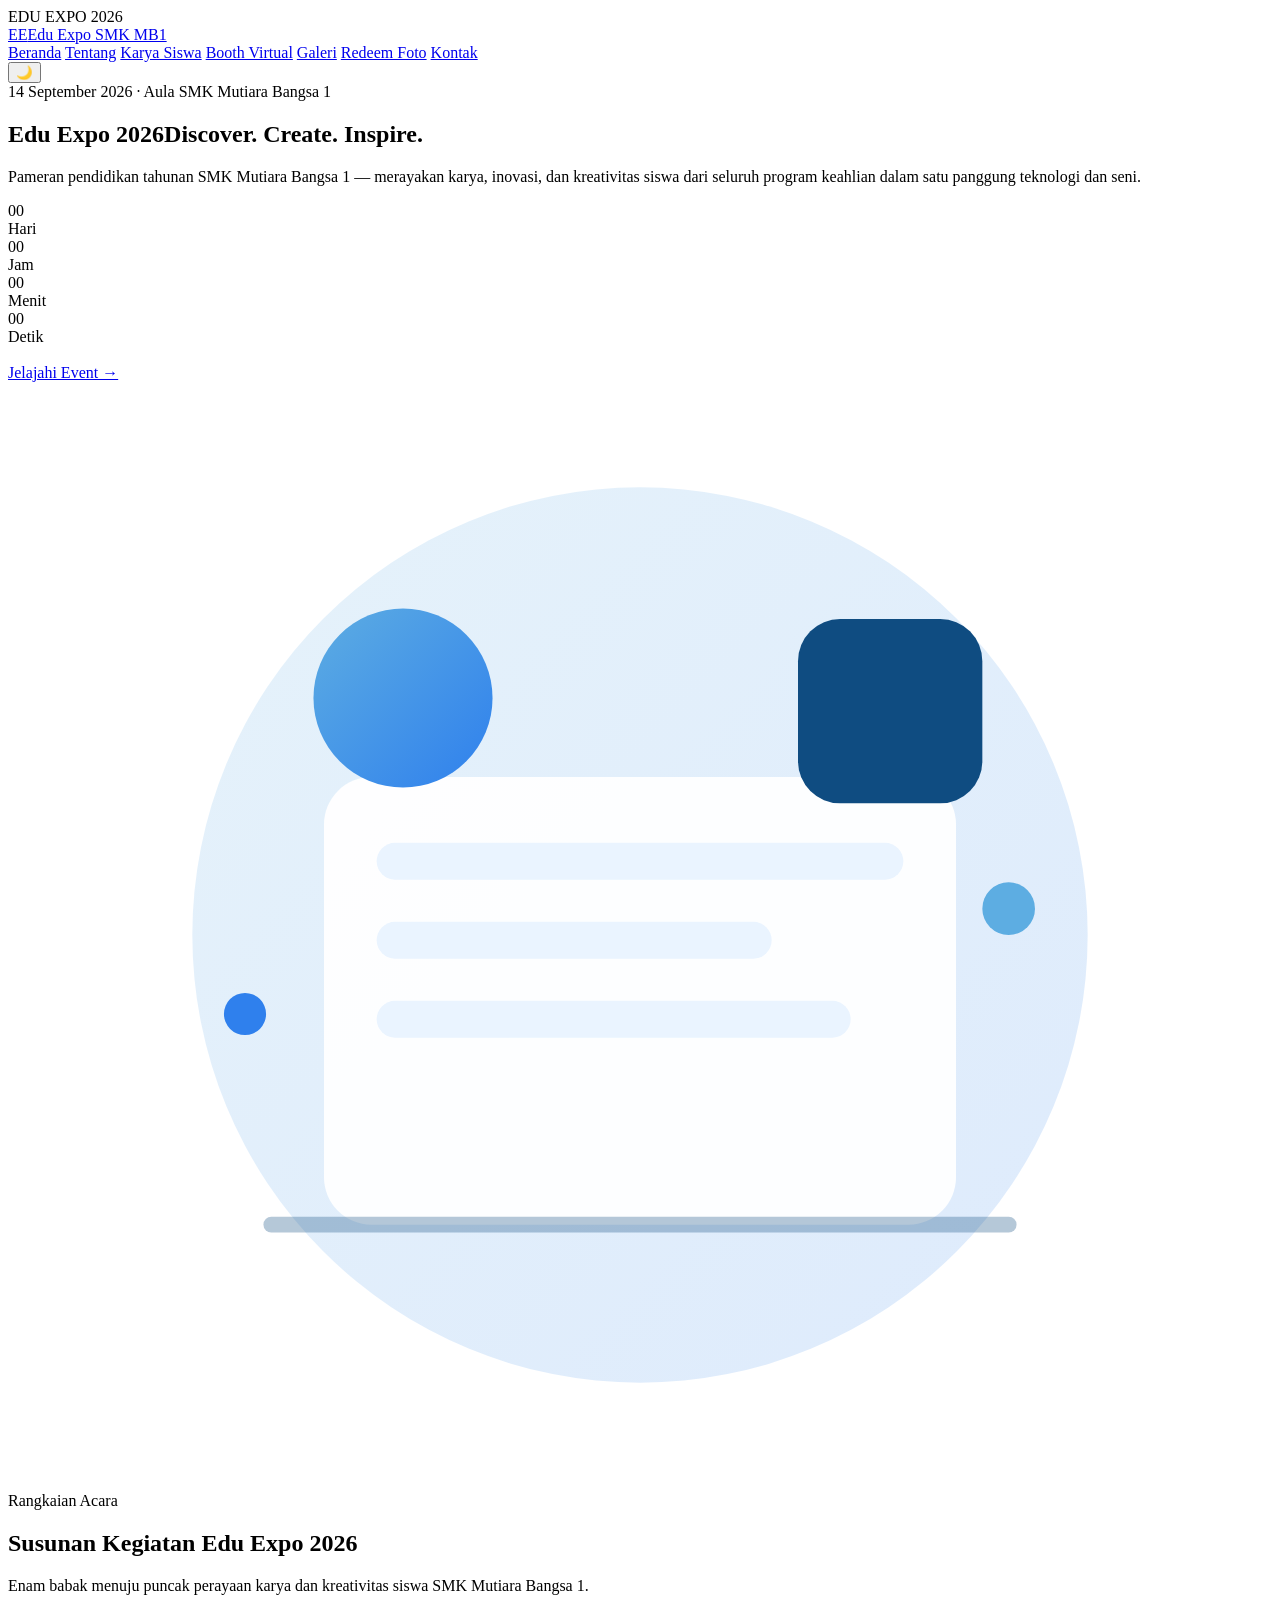
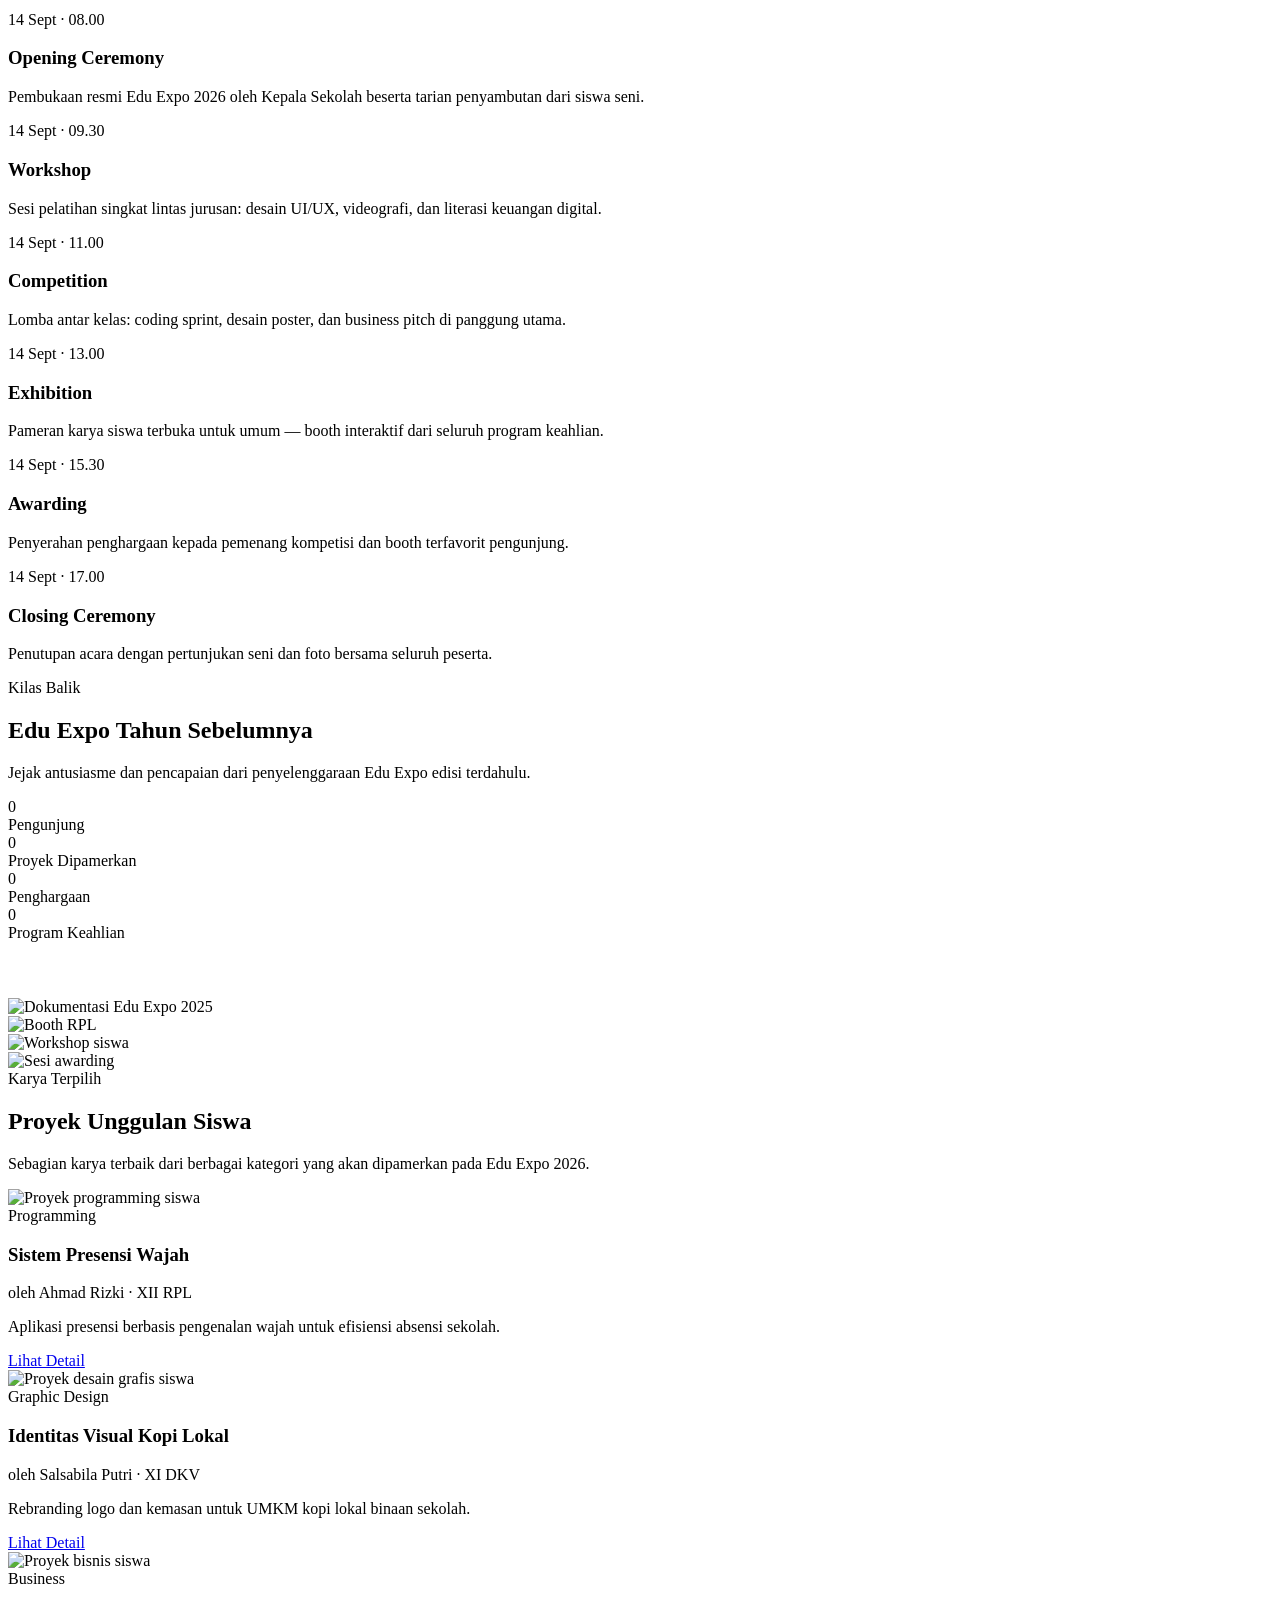
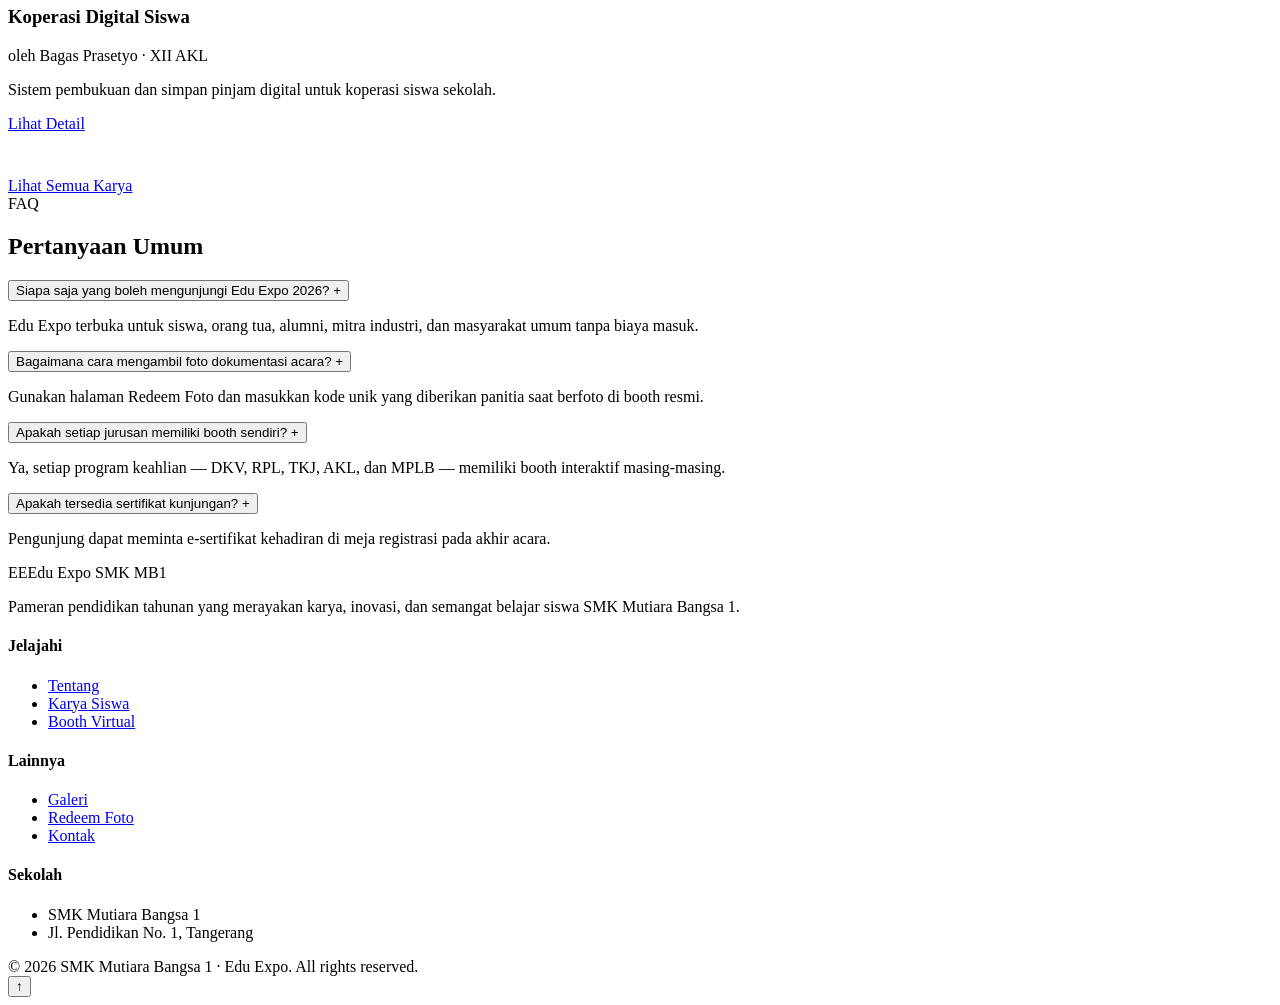
==== index.html @ 47a816eb "git commit -m "fix nama file jadi huruf kecil"" ====
<!DOCTYPE html>
<html lang="id">
<head>
<meta charset="UTF-8">
<meta name="viewport" content="width=device-width, initial-scale=1.0">
<title>Edu Expo 2026 — SMK Mutiara Bangsa 1</title>
<meta name="description" content="Edu Expo 2026 SMK Mutiara Bangsa 1 — Discover. Create. Inspire. Pameran pendidikan, karya siswa, dan booth virtual jurusan.">
<link rel="preconnect" href="https://fonts.googleapis.com">
<link href="https://fonts.googleapis.com/css2?family=Poppins:wght@500;600;700&family=Inter:wght@400;500;600&display=swap" rel="stylesheet">
<link rel="stylesheet" href="style.css">
</head>
<body>

<!-- ===== LOADING SCREEN ===== -->
<div id="loading-screen">
  <div class="loader-logo">EDU EXPO 2026</div>
  <div class="loader-ring"></div>
</div>

<!-- ===== SCROLL PROGRESS ===== -->
<div id="scroll-progress"></div>

<!-- ===== NAVBAR ===== -->
<header class="navbar">
  <div class="nav-inner">
    <a href="index.html" class="brand"><span class="brand-mark">EE</span>Edu Expo SMK MB1</a>
    <nav class="nav-links" id="nav-links">
      <a href="index.html" class="active">Beranda</a>
      <a href="pages/about.html">Tentang</a>
      <a href="pages/projects.html">Karya Siswa</a>
      <a href="pages/booth.html">Booth Virtual</a>
      <a href="pages/gallery.html">Galeri</a>
      <a href="pages/redeem.html">Redeem Foto</a>
      <a href="pages/contact.html">Kontak</a>
    </nav>
    <div class="nav-actions">
      <button class="theme-toggle" id="theme-toggle" aria-label="Ganti tema">🌙</button>
      <div class="hamburger" id="hamburger"><span></span><span></span><span></span></div>
    </div>
  </div>
</header>

<!-- ===== HERO ===== -->
<section class="hero">
  <div class="container hero-grid">
    <div class="hero-copy">
      <span class="eyebrow">14 September 2026 · Aula SMK Mutiara Bangsa 1</span>
      <h1>Edu Expo 2026<span>Discover. Create. Inspire.</span></h1>
      <p>Pameran pendidikan tahunan SMK Mutiara Bangsa 1 — merayakan karya, inovasi, dan kreativitas siswa dari seluruh program keahlian dalam satu panggung teknologi dan seni.</p>

      <div class="countdown" id="countdown">
        <div class="countdown-box"><div class="num" id="cd-days">00</div><div class="label">Hari</div></div>
        <div class="countdown-box"><div class="num" id="cd-hours">00</div><div class="label">Jam</div></div>
        <div class="countdown-box"><div class="num" id="cd-min">00</div><div class="label">Menit</div></div>
        <div class="countdown-box"><div class="num" id="cd-sec">00</div><div class="label">Detik</div></div>
      </div>
      <br>
      <div class="hero-actions">
        <a href="pages/projects.html" class="btn btn-primary">Jelajahi Event →</a>
        <a href="pages/redeem.html" class="btn btn-outline" style="color:#fff;border-color:rgba(255,255,255,.5);">Redeem Foto</a>
      </div>
    </div>

    <div class="hero-illustration">
      <svg viewBox="0 0 480 420" xmlns="http://www.w3.org/2000/svg" role="img" aria-label="Ilustrasi edukasi">
        <defs>
          <linearGradient id="g1" x1="0" y1="0" x2="1" y2="1">
            <stop offset="0%" stop-color="#5DADE2"/><stop offset="100%" stop-color="#2F80ED"/>
          </linearGradient>
        </defs>
        <circle cx="240" cy="210" r="170" fill="url(#g1)" opacity="0.16"/>
        <rect x="120" y="150" width="240" height="170" rx="18" fill="#FFFFFF" opacity="0.95"/>
        <rect x="140" y="175" width="200" height="14" rx="7" fill="#EAF4FF"/>
        <rect x="140" y="205" width="150" height="14" rx="7" fill="#EAF4FF"/>
        <rect x="140" y="235" width="180" height="14" rx="7" fill="#EAF4FF"/>
        <circle cx="150" cy="120" r="34" fill="url(#g1)"/>
        <rect x="300" y="90" width="70" height="70" rx="16" fill="#0F4C81"/>
        <path d="M100 320 L380 320" stroke="#0F4C81" stroke-width="6" stroke-linecap="round" opacity="0.3"/>
        <circle cx="380" cy="200" r="10" fill="#5DADE2"/>
        <circle cx="90" cy="240" r="8" fill="#2F80ED"/>
      </svg>
    </div>
  </div>
</section>

<!-- ===== EVENT TIMELINE ===== -->
<section class="section" id="timeline">
  <div class="container">
    <div class="section-head center reveal">
      <span class="eyebrow">Rangkaian Acara</span>
      <h2>Susunan Kegiatan Edu Expo 2026</h2>
      <p>Enam babak menuju puncak perayaan karya dan kreativitas siswa SMK Mutiara Bangsa 1.</p>
    </div>
    <div class="timeline">
      <div class="timeline-item reveal">
        <div class="timeline-dot"></div>
        <div class="timeline-card"><span class="time">14 Sept · 08.00</span><h3>Opening Ceremony</h3><p>Pembukaan resmi Edu Expo 2026 oleh Kepala Sekolah beserta tarian penyambutan dari siswa seni.</p></div>
      </div>
      <div class="timeline-item reveal">
        <div class="timeline-dot"></div>
        <div class="timeline-card"><span class="time">14 Sept · 09.30</span><h3>Workshop</h3><p>Sesi pelatihan singkat lintas jurusan: desain UI/UX, videografi, dan literasi keuangan digital.</p></div>
      </div>
      <div class="timeline-item reveal">
        <div class="timeline-dot"></div>
        <div class="timeline-card"><span class="time">14 Sept · 11.00</span><h3>Competition</h3><p>Lomba antar kelas: coding sprint, desain poster, dan business pitch di panggung utama.</p></div>
      </div>
      <div class="timeline-item reveal">
        <div class="timeline-dot"></div>
        <div class="timeline-card"><span class="time">14 Sept · 13.00</span><h3>Exhibition</h3><p>Pameran karya siswa terbuka untuk umum — booth interaktif dari seluruh program keahlian.</p></div>
      </div>
      <div class="timeline-item reveal">
        <div class="timeline-dot"></div>
        <div class="timeline-card"><span class="time">14 Sept · 15.30</span><h3>Awarding</h3><p>Penyerahan penghargaan kepada pemenang kompetisi dan booth terfavorit pengunjung.</p></div>
      </div>
      <div class="timeline-item reveal">
        <div class="timeline-dot"></div>
        <div class="timeline-card"><span class="time">14 Sept · 17.00</span><h3>Closing Ceremony</h3><p>Penutupan acara dengan pertunjukan seni dan foto bersama seluruh peserta.</p></div>
      </div>
    </div>
  </div>
</section>

<!-- ===== PREVIOUS EVENT / STATS ===== -->
<section class="section section-alt">
  <div class="container">
    <div class="section-head center reveal">
      <span class="eyebrow">Kilas Balik</span>
      <h2>Edu Expo Tahun Sebelumnya</h2>
      <p>Jejak antusiasme dan pencapaian dari penyelenggaraan Edu Expo edisi terdahulu.</p>
    </div>

    <div class="stats-grid reveal">
      <div class="stat-card"><div class="stat-num" data-counter="3200">0</div><div class="stat-label">Pengunjung</div></div>
      <div class="stat-card"><div class="stat-num" data-counter="180">0</div><div class="stat-label">Proyek Dipamerkan</div></div>
      <div class="stat-card"><div class="stat-num" data-counter="42">0</div><div class="stat-label">Penghargaan</div></div>
      <div class="stat-card"><div class="stat-num" data-counter="5">0</div><div class="stat-label">Program Keahlian</div></div>
    </div>

    <div class="masonry reveal" style="margin-top:56px;">
      <div class="masonry-item"><img src="https://placehold.co/400x500/0F4C81/EAF4FF?text=Expo+2025" alt="Dokumentasi Edu Expo 2025" loading="lazy"></div>
      <div class="masonry-item"><img src="https://placehold.co/400x300/2F80ED/FFFFFF?text=Booth+RPL" alt="Booth RPL" loading="lazy"></div>
      <div class="masonry-item"><img src="https://placehold.co/400x420/5DADE2/0B2545?text=Workshop" alt="Workshop siswa" loading="lazy"></div>
      <div class="masonry-item"><img src="https://placehold.co/400x340/0B2545/FFFFFF?text=Awarding" alt="Sesi awarding" loading="lazy"></div>
    </div>
  </div>
</section>

<!-- ===== STUDENT PROJECTS PREVIEW ===== -->
<section class="section" id="projects-preview">
  <div class="container">
    <div class="section-head reveal">
      <span class="eyebrow">Karya Terpilih</span>
      <h2>Proyek Unggulan Siswa</h2>
      <p>Sebagian karya terbaik dari berbagai kategori yang akan dipamerkan pada Edu Expo 2026.</p>
    </div>
    <div class="grid-3">
      <div class="card reveal">
        <div class="card-media"><img src="https://placehold.co/400x300/0F4C81/EAF4FF?text=Programming" alt="Proyek programming siswa" loading="lazy"></div>
        <div class="card-body">
          <span class="card-tag">Programming</span>
          <h3>Sistem Presensi Wajah</h3>
          <div class="card-meta">oleh Ahmad Rizki · XII RPL</div>
          <p>Aplikasi presensi berbasis pengenalan wajah untuk efisiensi absensi sekolah.</p>
          <a href="pages/projects.html" class="btn btn-outline btn-sm">Lihat Detail</a>
        </div>
      </div>
      <div class="card reveal reveal-delay-1">
        <div class="card-media"><img src="https://placehold.co/400x300/2F80ED/FFFFFF?text=Graphic+Design" alt="Proyek desain grafis siswa" loading="lazy"></div>
        <div class="card-body">
          <span class="card-tag">Graphic Design</span>
          <h3>Identitas Visual Kopi Lokal</h3>
          <div class="card-meta">oleh Salsabila Putri · XI DKV</div>
          <p>Rebranding logo dan kemasan untuk UMKM kopi lokal binaan sekolah.</p>
          <a href="pages/projects.html" class="btn btn-outline btn-sm">Lihat Detail</a>
        </div>
      </div>
      <div class="card reveal reveal-delay-2">
        <div class="card-media"><img src="https://placehold.co/400x300/5DADE2/0B2545?text=Business" alt="Proyek bisnis siswa" loading="lazy"></div>
        <div class="card-body">
          <span class="card-tag">Business</span>
          <h3>Koperasi Digital Siswa</h3>
          <div class="card-meta">oleh Bagas Prasetyo · XII AKL</div>
          <p>Sistem pembukuan dan simpan pinjam digital untuk koperasi siswa sekolah.</p>
          <a href="pages/projects.html" class="btn btn-outline btn-sm">Lihat Detail</a>
        </div>
      </div>
    </div>
    <div class="center reveal" style="margin-top:44px;"><a href="pages/projects.html" class="btn btn-primary">Lihat Semua Karya</a></div>
  </div>
</section>

<!-- ===== FAQ ===== -->
<section class="section section-alt">
  <div class="container">
    <div class="section-head center reveal">
      <span class="eyebrow">FAQ</span>
      <h2>Pertanyaan Umum</h2>
    </div>
    <div class="faq-list reveal">
      <div class="faq-item">
        <button class="faq-q">Siapa saja yang boleh mengunjungi Edu Expo 2026? <span class="plus">+</span></button>
        <div class="faq-a"><p>Edu Expo terbuka untuk siswa, orang tua, alumni, mitra industri, dan masyarakat umum tanpa biaya masuk.</p></div>
      </div>
      <div class="faq-item">
        <button class="faq-q">Bagaimana cara mengambil foto dokumentasi acara? <span class="plus">+</span></button>
        <div class="faq-a"><p>Gunakan halaman Redeem Foto dan masukkan kode unik yang diberikan panitia saat berfoto di booth resmi.</p></div>
      </div>
      <div class="faq-item">
        <button class="faq-q">Apakah setiap jurusan memiliki booth sendiri? <span class="plus">+</span></button>
        <div class="faq-a"><p>Ya, setiap program keahlian — DKV, RPL, TKJ, AKL, dan MPLB — memiliki booth interaktif masing-masing.</p></div>
      </div>
      <div class="faq-item">
        <button class="faq-q">Apakah tersedia sertifikat kunjungan? <span class="plus">+</span></button>
        <div class="faq-a"><p>Pengunjung dapat meminta e-sertifikat kehadiran di meja registrasi pada akhir acara.</p></div>
      </div>
    </div>
  </div>
</section>

<!-- ===== FOOTER ===== -->
<footer class="footer">
  <div class="container">
    <div class="footer-grid">
      <div>
        <div class="footer-brand"><span class="brand-mark">EE</span>Edu Expo SMK MB1</div>
        <p>Pameran pendidikan tahunan yang merayakan karya, inovasi, dan semangat belajar siswa SMK Mutiara Bangsa 1.</p>
      </div>
      <div>
        <h4>Jelajahi</h4>
        <ul>
          <li><a href="pages/about.html">Tentang</a></li>
          <li><a href="pages/projects.html">Karya Siswa</a></li>
          <li><a href="pages/booth.html">Booth Virtual</a></li>
        </ul>
      </div>
      <div>
        <h4>Lainnya</h4>
        <ul>
          <li><a href="pages/gallery.html">Galeri</a></li>
          <li><a href="pages/redeem.html">Redeem Foto</a></li>
          <li><a href="pages/contact.html">Kontak</a></li>
        </ul>
      </div>
      <div>
        <h4>Sekolah</h4>
        <ul>
          <li>SMK Mutiara Bangsa 1</li>
          <li>Jl. Pendidikan No. 1, Tangerang</li>
        </ul>
      </div>
    </div>
    <div class="footer-bottom">&copy; 2026 SMK Mutiara Bangsa 1 · Edu Expo. All rights reserved.</div>
  </div>
</footer>

<button id="back-to-top" aria-label="Kembali ke atas">↑</button>
<div id="toast-container"></div>

<script src="script.js"></script>
</body>
</html>
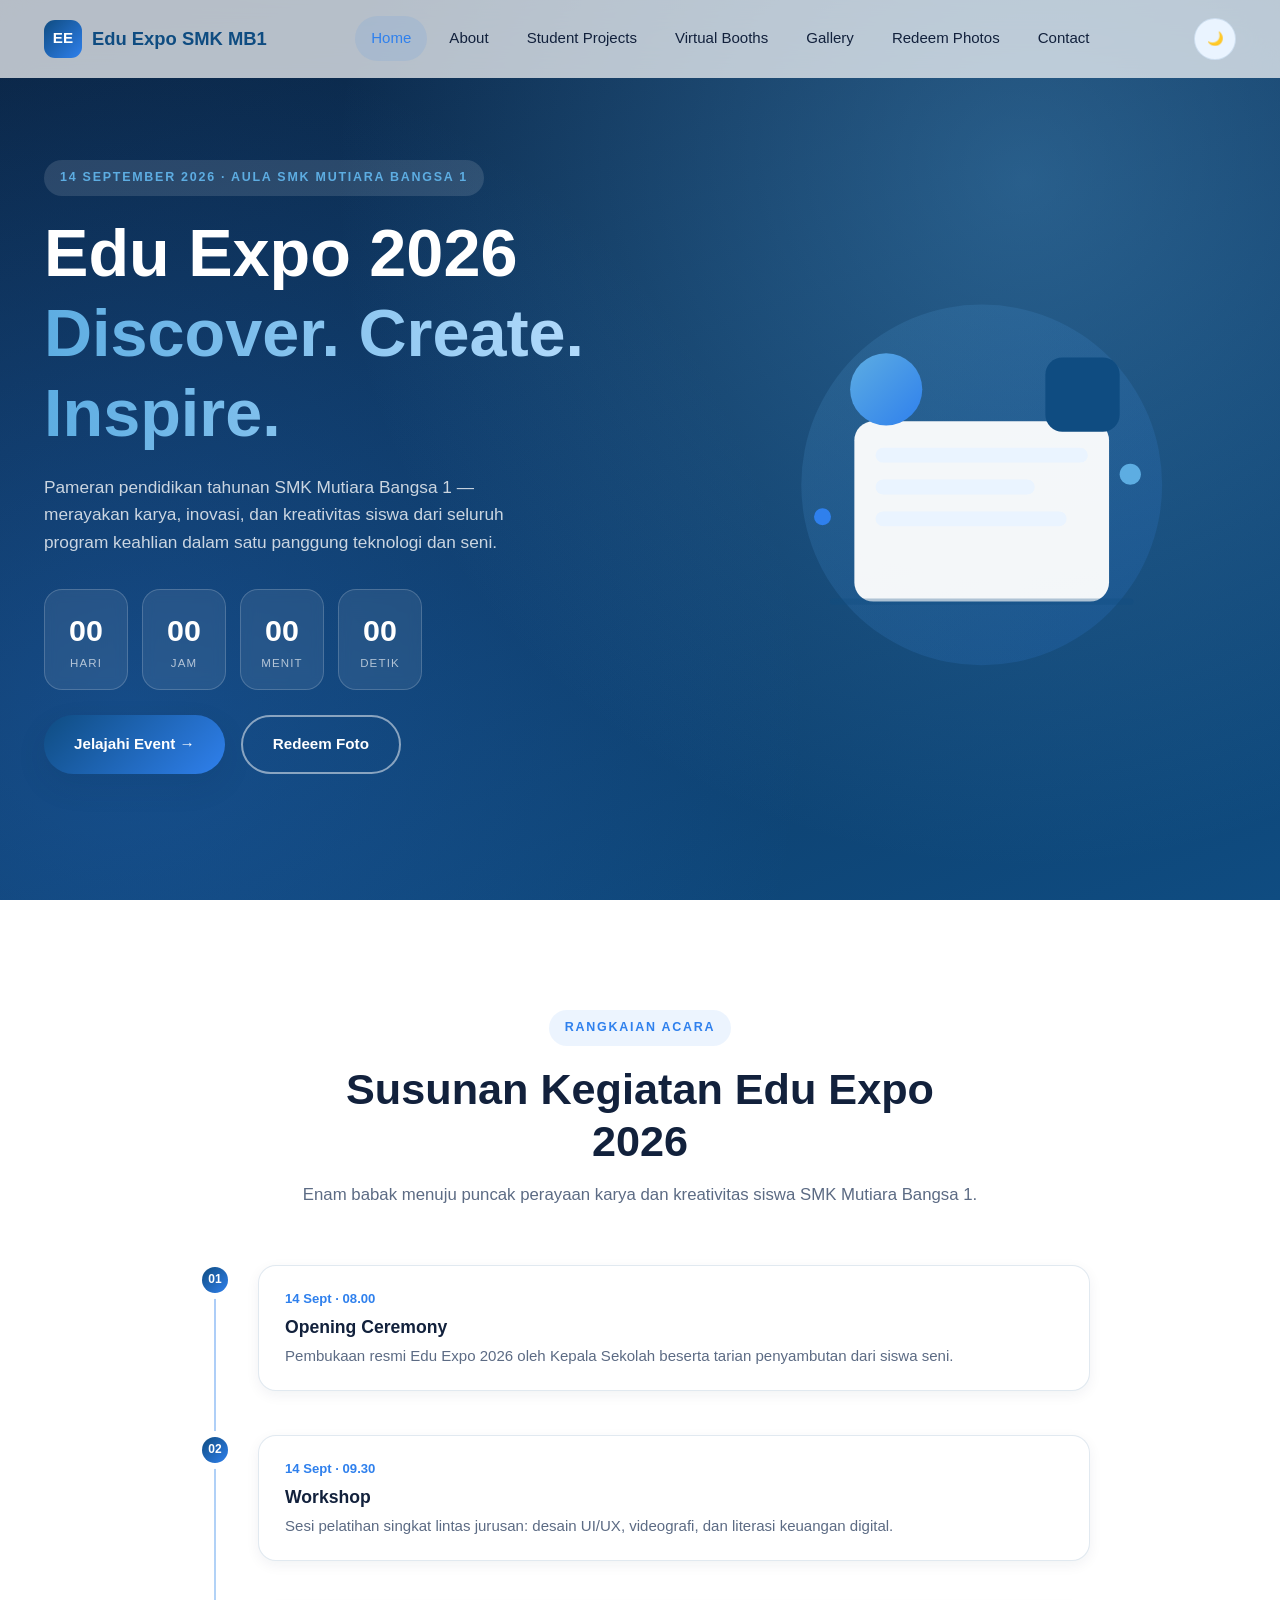
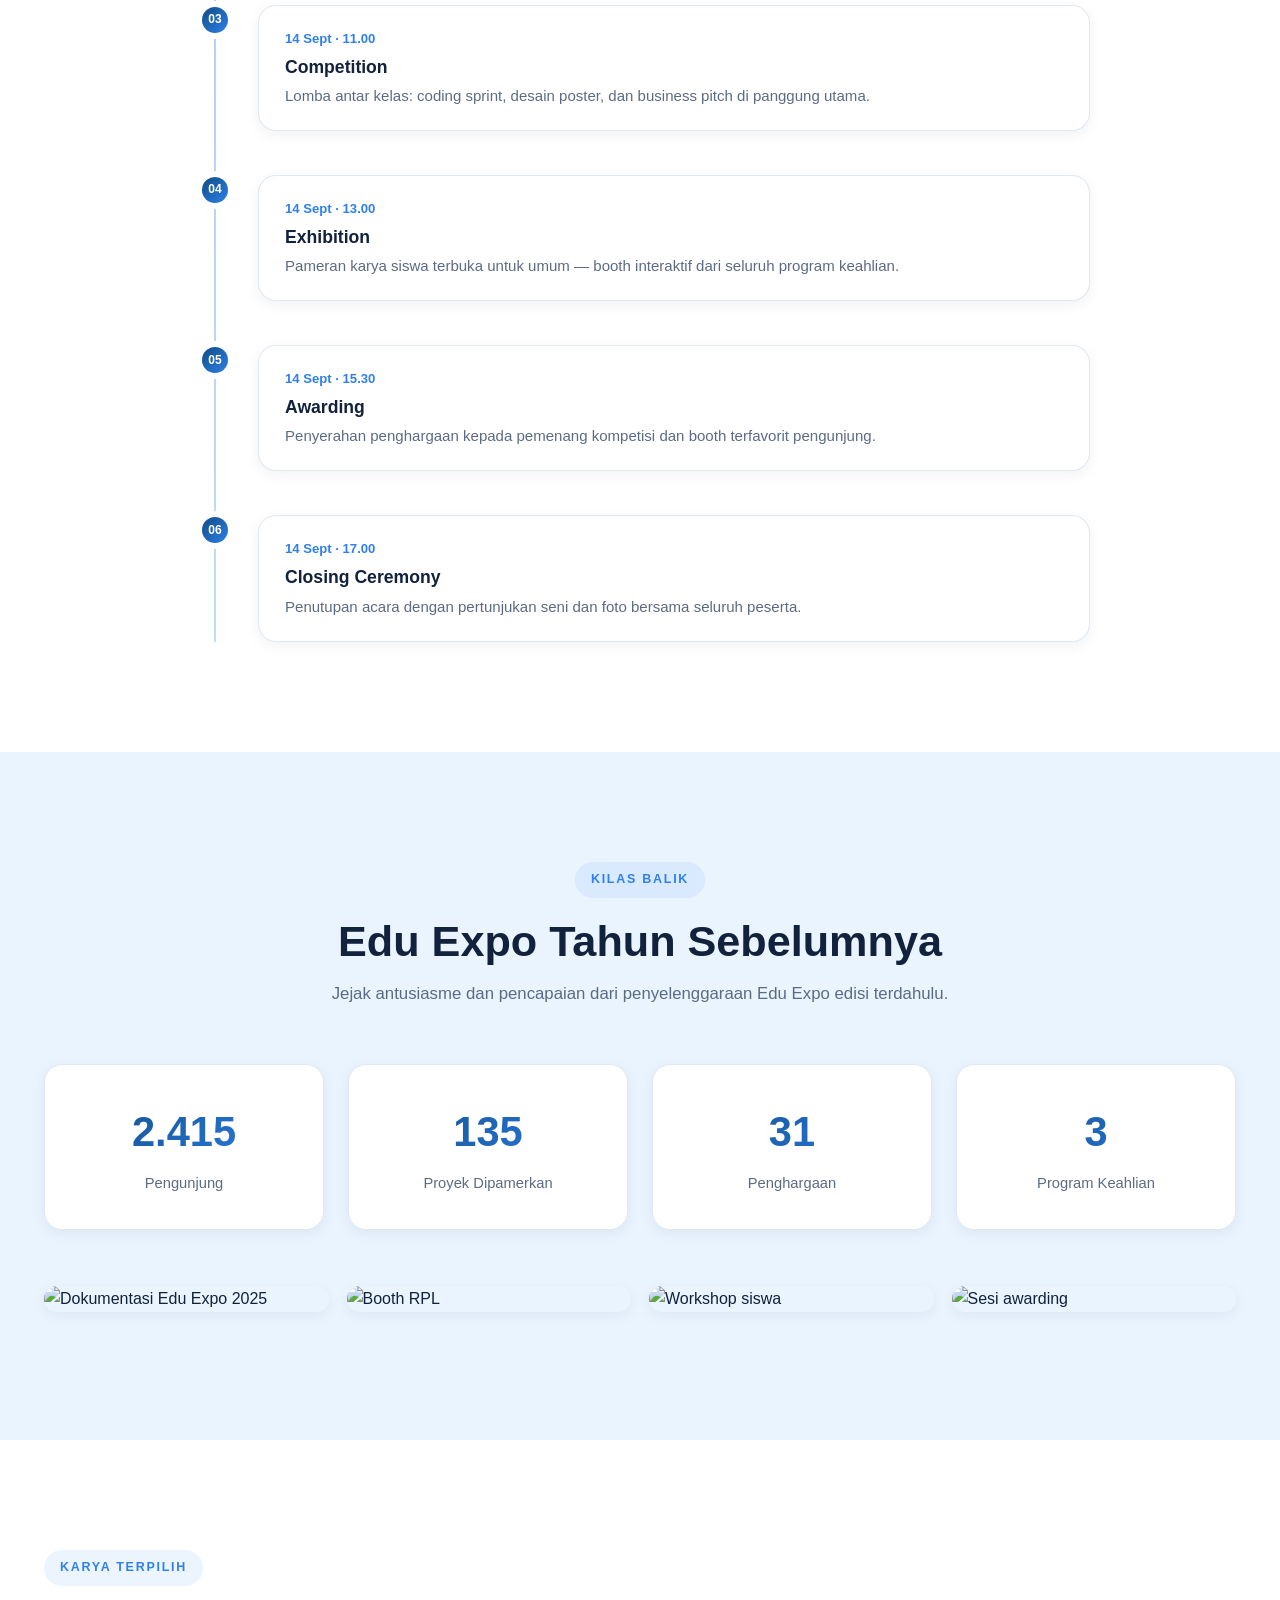
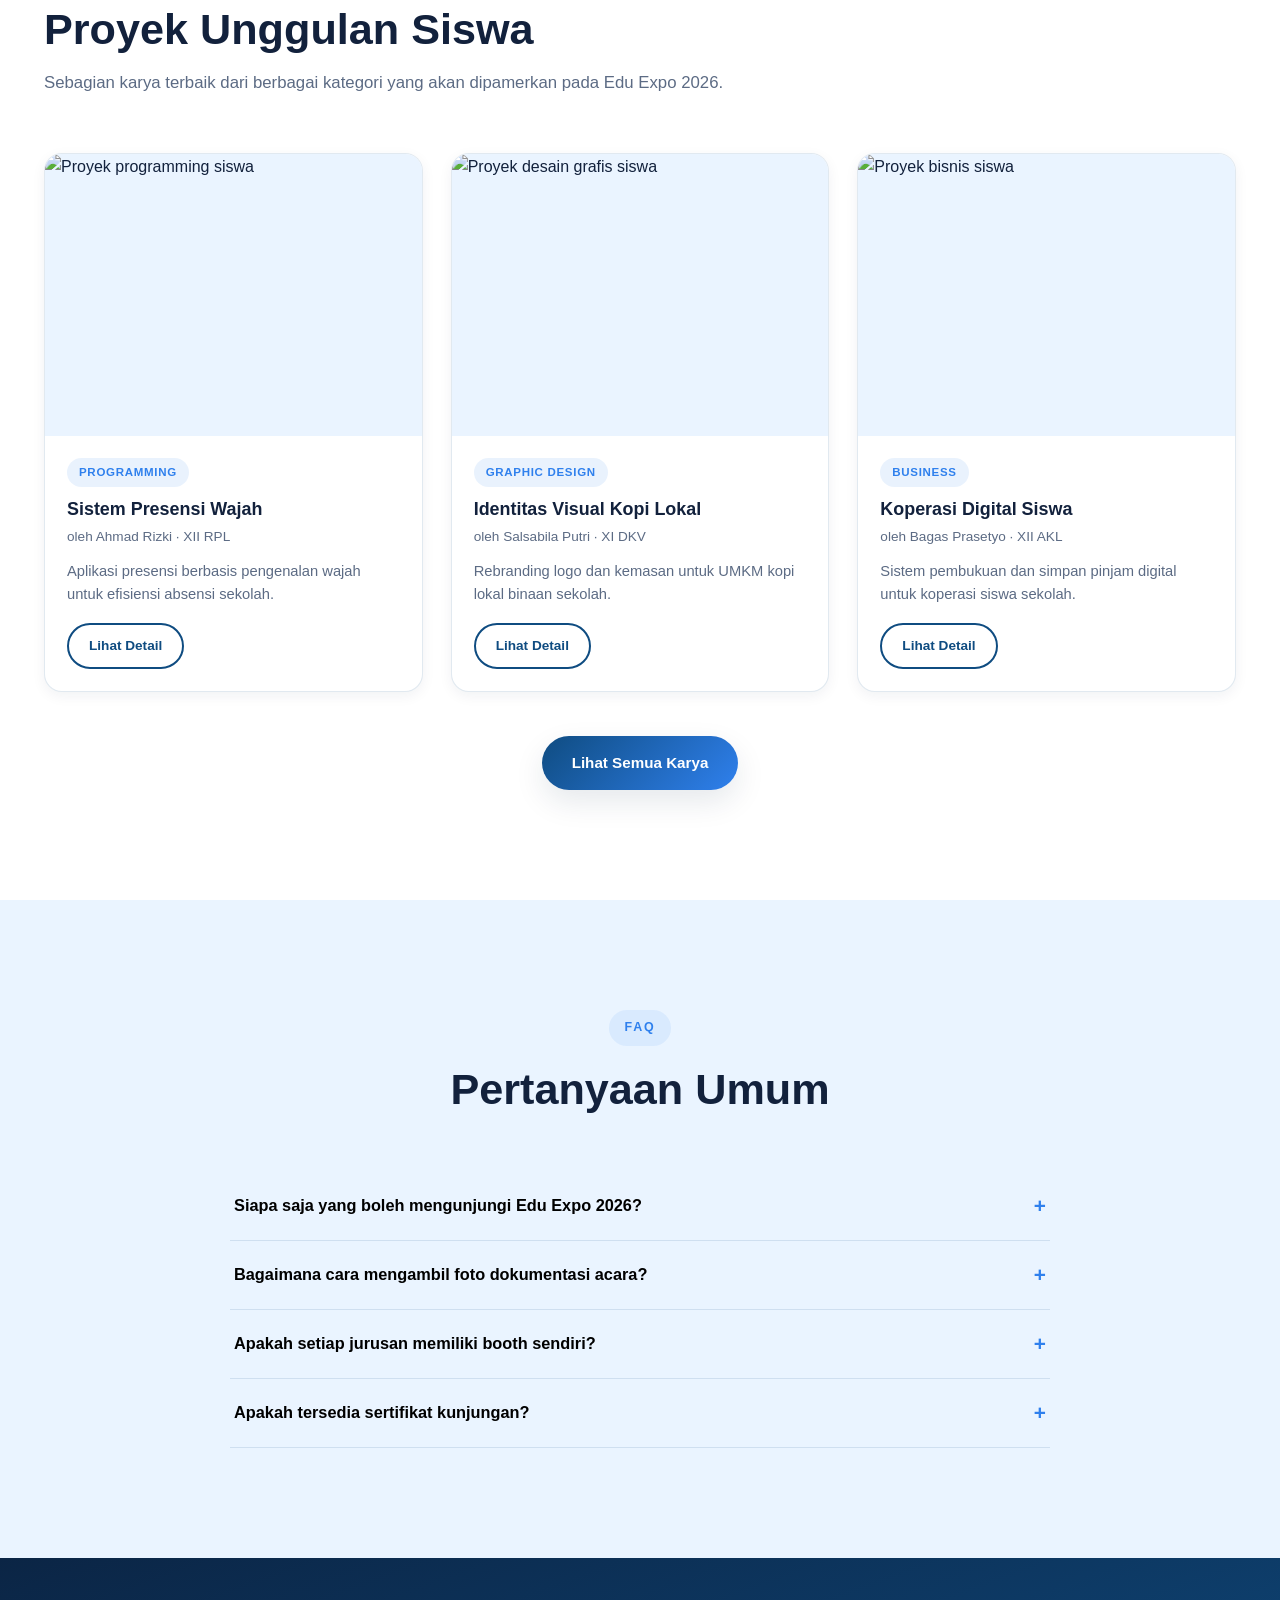
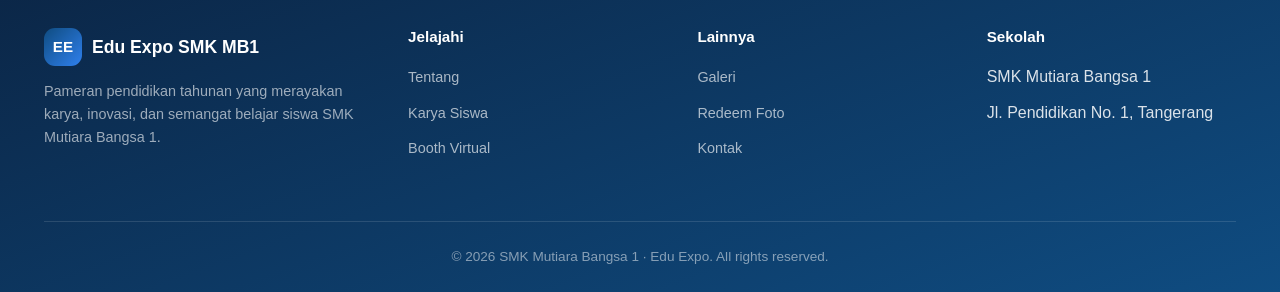
==== commit d55ffd8d: "git commit -m "fix nama kontainer"" ====
--- a/index.html
+++ b/index.html
@@ -25,13 +25,13 @@
   <div class="nav-inner">
     <a href="index.html" class="brand"><span class="brand-mark">EE</span>Edu Expo SMK MB1</a>
     <nav class="nav-links" id="nav-links">
-      <a href="index.html" class="active">Beranda</a>
-      <a href="pages/about.html">Tentang</a>
-      <a href="pages/projects.html">Karya Siswa</a>
-      <a href="pages/booth.html">Booth Virtual</a>
-      <a href="pages/gallery.html">Galeri</a>
-      <a href="pages/redeem.html">Redeem Foto</a>
-      <a href="pages/contact.html">Kontak</a>
+      <a href="index.html" class="active">Home</a>
+      <a href="pages/about.html">About</a>
+      <a href="pages/projects.html">Student Projects</a>
+      <a href="pages/booth.html">Virtual Booths</a>
+      <a href="pages/gallery.html">Gallery</a>
+      <a href="pages/redeem.html">Redeem Photos</a>
+      <a href="pages/contact.html">Contact</a>
     </nav>
     <div class="nav-actions">
       <button class="theme-toggle" id="theme-toggle" aria-label="Ganti tema">🌙</button>
--- a/style.css
+++ b/style.css
@@ -0,0 +1,427 @@
+/* =========================================================
+   EDU EXPO — SMK MUTIARA BANGSA 1
+   Global Stylesheet
+   ========================================================= */
+
+/* ---------- 1. ROOT VARIABLES ---------- */
+:root{
+  --primary:#0F4C81;
+  --secondary:#2F80ED;
+  --light-blue:#EAF4FF;
+  --dark-navy:#0B2545;
+  --white:#FFFFFF;
+  --accent:#5DADE2;
+
+  --gradient-main: linear-gradient(135deg, var(--primary) 0%, var(--secondary) 100%);
+  --gradient-soft: linear-gradient(135deg, var(--secondary) 0%, var(--accent) 100%);
+  --gradient-dark: linear-gradient(160deg, var(--dark-navy) 0%, var(--primary) 100%);
+
+  --text-main:#12213C;
+  --text-muted:#5C6B84;
+  --bg-body: var(--white);
+  --bg-alt: var(--light-blue);
+  --surface: #FFFFFF;
+  --border-soft: rgba(15,76,129,0.12);
+
+  --shadow-sm: 0 4px 14px rgba(11,37,69,0.06);
+  --shadow-md: 0 12px 30px rgba(11,37,69,0.10);
+  --shadow-lg: 0 24px 60px rgba(11,37,69,0.16);
+
+  --radius-sm: 10px;
+  --radius-md: 18px;
+  --radius-lg: 28px;
+
+  --font-display:'Poppins', sans-serif;
+  --font-body:'Inter', sans-serif;
+
+  --nav-height: 78px;
+  --transition: 0.35s cubic-bezier(.4,0,.2,1);
+}
+
+[data-theme="dark"]{
+  --text-main:#EAF2FF;
+  --text-muted:#A9BBDA;
+  --bg-body:#0A1B33;
+  --bg-alt:#0E2545;
+  --surface:#102A4C;
+  --border-soft: rgba(93,173,226,0.18);
+  --shadow-sm: 0 4px 14px rgba(0,0,0,0.35);
+  --shadow-md: 0 12px 30px rgba(0,0,0,0.4);
+  --shadow-lg: 0 24px 60px rgba(0,0,0,0.5);
+}
+
+/* ---------- 2. RESET ---------- */
+*,*::before,*::after{ box-sizing:border-box; margin:0; padding:0; }
+html{ scroll-behavior:smooth; }
+body{
+  font-family: var(--font-body);
+  color:var(--text-main);
+  background:var(--bg-body);
+  line-height:1.6;
+  overflow-x:hidden;
+  transition:background var(--transition), color var(--transition);
+}
+img{ max-width:100%; display:block; }
+a{ text-decoration:none; color:inherit; }
+ul{ list-style:none; }
+button{ font-family:inherit; cursor:pointer; border:none; background:none; }
+h1,h2,h3,h4{ font-family:var(--font-display); color:var(--text-main); line-height:1.2; }
+.section{ padding:110px 0; position:relative; }
+.section-alt{ background:var(--bg-alt); }
+.container{ width:100%; max-width:1240px; margin:0 auto; padding:0 24px; }
+:focus-visible{ outline:3px solid var(--accent); outline-offset:3px; }
+
+/* ---------- 3. EYEBROW / HEADINGS ---------- */
+.eyebrow{
+  display:inline-flex; align-items:center; gap:8px;
+  font-family:var(--font-display); font-weight:600; font-size:.78rem;
+  letter-spacing:.14em; text-transform:uppercase; color:var(--secondary);
+  background:rgba(47,128,237,0.09); padding:8px 16px; border-radius:999px;
+  margin-bottom:18px;
+}
+.section-head{ max-width:680px; margin-bottom:56px; }
+.section-head h2{ font-size:clamp(2rem,4vw,2.7rem); font-weight:700; margin-bottom:14px; }
+.section-head p{ color:var(--text-muted); font-size:1.05rem; }
+.center{ text-align:center; margin-left:auto; margin-right:auto; }
+
+/* ---------- 4. BUTTONS ---------- */
+.btn{
+  display:inline-flex; align-items:center; justify-content:center; gap:10px;
+  padding:15px 30px; border-radius:999px; font-family:var(--font-display);
+  font-weight:600; font-size:.95rem; transition:transform var(--transition), box-shadow var(--transition), background var(--transition);
+  white-space:nowrap;
+}
+.btn-primary{ background:var(--gradient-main); color:var(--white); box-shadow:var(--shadow-md); }
+.btn-primary:hover{ transform:translateY(-3px); box-shadow:0 18px 40px rgba(47,128,237,0.35); }
+.btn-outline{ background:transparent; color:var(--primary); border:2px solid var(--primary); }
+[data-theme="dark"] .btn-outline{ color:var(--accent); border-color:var(--accent); }
+.btn-outline:hover{ background:var(--primary); color:var(--white); transform:translateY(-3px); }
+.btn-sm{ padding:10px 20px; font-size:.85rem; }
+.btn-block{ width:100%; }
+
+/* ---------- 5. LOADING SCREEN ---------- */
+#loading-screen{
+  position:fixed; inset:0; z-index:9999; background:var(--gradient-dark);
+  display:flex; align-items:center; justify-content:center; flex-direction:column; gap:18px;
+  transition:opacity .6s ease, visibility .6s ease;
+}
+#loading-screen.hidden{ opacity:0; visibility:hidden; pointer-events:none; }
+.loader-logo{ font-family:var(--font-display); font-weight:700; font-size:1.6rem; color:var(--white); letter-spacing:.05em; }
+.loader-ring{
+  width:56px; height:56px; border-radius:50%;
+  border:4px solid rgba(255,255,255,0.2); border-top-color:var(--accent);
+  animation:spin 0.9s linear infinite;
+}
+@keyframes spin{ to{ transform:rotate(360deg); } }
+
+/* ---------- 6. SCROLL PROGRESS ---------- */
+#scroll-progress{
+  position:fixed; top:0; left:0; height:4px; width:0%;
+  background:var(--gradient-soft); z-index:1001; transition:width .1s ease-out;
+}
+
+/* ---------- 7. NAVBAR ---------- */
+.navbar{
+  position:fixed; top:0; left:0; width:100%; z-index:1000;
+  height:var(--nav-height); display:flex; align-items:center;
+  background:rgba(255,255,255,0.7); backdrop-filter:blur(16px); -webkit-backdrop-filter:blur(16px);
+  border-bottom:1px solid transparent; transition:all var(--transition);
+}
+[data-theme="dark"] .navbar{ background:rgba(10,27,51,0.75); }
+.navbar.scrolled{ box-shadow:var(--shadow-sm); border-bottom:1px solid var(--border-soft); }
+.nav-inner{ width:100%; max-width:1240px; margin:0 auto; padding:0 24px; display:flex; align-items:center; justify-content:space-between; }
+.brand{ display:flex; align-items:center; gap:10px; font-family:var(--font-display); font-weight:700; font-size:1.15rem; color:var(--primary); }
+[data-theme="dark"] .brand{ color:var(--accent); }
+.brand-mark{
+  width:38px; height:38px; border-radius:11px; background:var(--gradient-main);
+  display:flex; align-items:center; justify-content:center; color:#fff; font-weight:700; font-size:.95rem;
+}
+.nav-links{ display:flex; align-items:center; gap:6px; }
+.nav-links a{
+  padding:10px 16px; border-radius:999px; font-weight:500; font-size:.94rem; color:var(--text-main);
+  position:relative; transition:background var(--transition), color var(--transition);
+}
+.nav-links a:hover, .nav-links a.active{ background:rgba(47,128,237,0.1); color:var(--secondary); }
+.nav-actions{ display:flex; align-items:center; gap:12px; }
+.theme-toggle{
+  width:42px; height:42px; border-radius:50%; display:flex; align-items:center; justify-content:center;
+  background:var(--bg-alt); border:1px solid var(--border-soft); transition:transform var(--transition);
+}
+.theme-toggle:hover{ transform:rotate(18deg); }
+.hamburger{ display:none; flex-direction:column; gap:5px; width:26px; }
+.hamburger span{ height:2px; width:100%; background:var(--text-main); border-radius:2px; transition:all var(--transition); }
+.hamburger.active span:nth-child(1){ transform:translateY(7px) rotate(45deg); }
+.hamburger.active span:nth-child(2){ opacity:0; }
+.hamburger.active span:nth-child(3){ transform:translateY(-7px) rotate(-45deg); }
+
+/* ---------- 8. HERO ---------- */
+.hero{
+  min-height:100vh; display:flex; align-items:center; position:relative; overflow:hidden;
+  background:var(--gradient-dark); padding-top:var(--nav-height);
+}
+.hero::before{
+  content:''; position:absolute; inset:0;
+  background:radial-gradient(circle at 80% 20%, rgba(93,173,226,0.35), transparent 55%),
+             radial-gradient(circle at 10% 80%, rgba(47,128,237,0.25), transparent 50%);
+}
+.hero-grid{ position:relative; z-index:2; display:grid; grid-template-columns:1.1fr .9fr; gap:60px; align-items:center; }
+.hero-copy .eyebrow{ background:rgba(255,255,255,0.12); color:var(--accent); }
+.hero-copy h1{ font-size:clamp(2.6rem,5.2vw,4.2rem); color:var(--white); font-weight:700; margin-bottom:20px; }
+.hero-copy h1 span{ display:block; background:linear-gradient(90deg,var(--accent),#BFE1FF); -webkit-background-clip:text; background-clip:text; color:transparent; }
+.hero-copy p{ color:rgba(255,255,255,0.78); font-size:1.08rem; max-width:520px; margin-bottom:32px; }
+.hero-actions{ display:flex; gap:16px; flex-wrap:wrap; margin-bottom:44px; }
+.hero-illustration{ position:relative; z-index:2; animation:float 5s ease-in-out infinite; }
+@keyframes float{ 0%,100%{ transform:translateY(0);} 50%{ transform:translateY(-18px);} }
+
+/* countdown */
+.countdown{ display:flex; gap:14px; flex-wrap:wrap; }
+.countdown-box{
+  background:rgba(255,255,255,0.08); border:1px solid rgba(255,255,255,0.18); backdrop-filter:blur(6px);
+  border-radius:var(--radius-md); padding:16px 20px; min-width:84px; text-align:center;
+}
+.countdown-box .num{ font-family:var(--font-display); font-weight:700; font-size:1.9rem; color:var(--white); }
+.countdown-box .label{ font-size:.72rem; letter-spacing:.1em; text-transform:uppercase; color:rgba(255,255,255,0.65); }
+
+/* ---------- 9. GLASS CARD ---------- */
+.glass{
+  background:rgba(255,255,255,0.55); backdrop-filter:blur(14px); -webkit-backdrop-filter:blur(14px);
+  border:1px solid rgba(255,255,255,0.4); border-radius:var(--radius-md); box-shadow:var(--shadow-md);
+}
+[data-theme="dark"] .glass{ background:rgba(16,42,76,0.55); border-color:rgba(93,173,226,0.15); }
+
+/* ---------- 10. FADE-IN UTILS ---------- */
+.reveal{ opacity:0; transform:translateY(28px); transition:opacity .7s ease, transform .7s ease; }
+.reveal.in-view{ opacity:1; transform:translateY(0); }
+.reveal-delay-1{ transition-delay:.1s; } .reveal-delay-2{ transition-delay:.2s; }
+.reveal-delay-3{ transition-delay:.3s; } .reveal-delay-4{ transition-delay:.4s; }
+
+/* ---------- 11. TIMELINE ---------- */
+.timeline{ position:relative; max-width:900px; margin:0 auto; }
+.timeline::before{
+  content:''; position:absolute; left:24px; top:0; bottom:0; width:2px;
+  background:linear-gradient(var(--secondary), var(--accent)); opacity:.4;
+}
+.timeline-item{ position:relative; padding:0 0 44px 68px; }
+.timeline-item:last-child{ padding-bottom:0; }
+.timeline-dot{
+  position:absolute; left:12px; top:2px; width:26px; height:26px; border-radius:50%;
+  background:var(--gradient-main); display:flex; align-items:center; justify-content:center;
+  color:#fff; font-size:.75rem; font-weight:700; box-shadow:0 0 0 6px var(--bg-body);
+}
+.timeline-card{ padding:22px 26px; border-radius:var(--radius-md); background:var(--surface); box-shadow:var(--shadow-sm); border:1px solid var(--border-soft); transition:transform var(--transition), box-shadow var(--transition); }
+.timeline-card:hover{ transform:translateX(6px); box-shadow:var(--shadow-md); }
+.timeline-card h3{ font-size:1.1rem; margin-bottom:6px; }
+.timeline-card .time{ color:var(--secondary); font-size:.82rem; font-weight:600; margin-bottom:8px; display:block; }
+.timeline-card p{ color:var(--text-muted); font-size:.94rem; }
+
+/* ---------- 12. STATS ---------- */
+.stats-grid{ display:grid; grid-template-columns:repeat(4,1fr); gap:24px; }
+.stat-card{ text-align:center; padding:34px 20px; border-radius:var(--radius-md); background:var(--surface); box-shadow:var(--shadow-sm); border:1px solid var(--border-soft); }
+.stat-num{ font-family:var(--font-display); font-weight:700; font-size:2.6rem; background:var(--gradient-main); -webkit-background-clip:text; background-clip:text; color:transparent; }
+.stat-label{ color:var(--text-muted); font-size:.92rem; margin-top:6px; }
+
+/* ---------- 13. CARDS (projects/booth/gallery) ---------- */
+.grid-3{ display:grid; grid-template-columns:repeat(3,1fr); gap:28px; }
+.grid-4{ display:grid; grid-template-columns:repeat(4,1fr); gap:22px; }
+
+.card{
+  background:var(--surface); border-radius:var(--radius-md); overflow:hidden; box-shadow:var(--shadow-sm);
+  border:1px solid var(--border-soft); transition:transform var(--transition), box-shadow var(--transition);
+}
+.card:hover{ transform:translateY(-8px); box-shadow:var(--shadow-lg); }
+.card-media{ aspect-ratio:4/3; overflow:hidden; position:relative; background:var(--bg-alt); }
+.card-media img{ width:100%; height:100%; object-fit:cover; transition:transform .5s ease; }
+.card:hover .card-media img{ transform:scale(1.08); }
+.card-body{ padding:22px; }
+.card-tag{ display:inline-block; font-size:.72rem; font-weight:600; letter-spacing:.06em; text-transform:uppercase; color:var(--secondary); background:rgba(47,128,237,0.1); padding:5px 12px; border-radius:999px; margin-bottom:12px; }
+.card-body h3{ font-size:1.12rem; margin-bottom:6px; }
+.card-meta{ color:var(--text-muted); font-size:.85rem; margin-bottom:12px; }
+.card-body p{ color:var(--text-muted); font-size:.92rem; margin-bottom:16px; }
+
+/* filter bar */
+.filter-bar{ display:flex; gap:10px; flex-wrap:wrap; margin-bottom:40px; }
+.filter-btn{ padding:9px 20px; border-radius:999px; border:1px solid var(--border-soft); font-size:.86rem; font-weight:500; color:var(--text-muted); transition:all var(--transition); }
+.filter-btn:hover{ color:var(--secondary); }
+.filter-btn.active{ background:var(--gradient-main); color:#fff; border-color:transparent; }
+
+/* ---------- 14. BOOTH ---------- */
+.booth-card{ text-align:center; padding:38px 24px; cursor:pointer; }
+.booth-icon{ width:74px; height:74px; margin:0 auto 18px; border-radius:20px; background:var(--gradient-soft); display:flex; align-items:center; justify-content:center; color:#fff; font-family:var(--font-display); font-weight:700; font-size:1.3rem; }
+.booth-card h3{ font-size:1.15rem; margin-bottom:6px; }
+.booth-card p{ color:var(--text-muted); font-size:.88rem; }
+
+/* ---------- 15. MODAL ---------- */
+.modal-overlay{
+  position:fixed; inset:0; background:rgba(11,37,69,0.6); backdrop-filter:blur(4px);
+  display:flex; align-items:center; justify-content:center; z-index:1200; padding:24px;
+  opacity:0; visibility:hidden; transition:opacity var(--transition), visibility var(--transition);
+}
+.modal-overlay.active{ opacity:1; visibility:visible; }
+.modal-box{
+  background:var(--surface); border-radius:var(--radius-lg); max-width:720px; width:100%;
+  max-height:85vh; overflow-y:auto; padding:36px; position:relative; transform:translateY(24px) scale(.97);
+  transition:transform var(--transition); box-shadow:var(--shadow-lg);
+}
+.modal-overlay.active .modal-box{ transform:translateY(0) scale(1); }
+.modal-close{ position:absolute; top:20px; right:20px; width:38px; height:38px; border-radius:50%; background:var(--bg-alt); display:flex; align-items:center; justify-content:center; font-size:1.1rem; }
+.modal-close:hover{ background:var(--secondary); color:#fff; }
+.modal-head{ display:flex; align-items:center; gap:16px; margin-bottom:20px; }
+.modal-logo{ width:64px; height:64px; border-radius:16px; background:var(--gradient-main); display:flex; align-items:center; justify-content:center; color:#fff; font-weight:700; font-family:var(--font-display); }
+.modal-gallery{ display:grid; grid-template-columns:repeat(3,1fr); gap:10px; margin:18px 0; }
+.modal-gallery img{ border-radius:10px; aspect-ratio:1/1; object-fit:cover; }
+.modal-list li{ position:relative; padding-left:20px; margin-bottom:8px; color:var(--text-muted); font-size:.92rem; }
+.modal-list li::before{ content:'✓'; position:absolute; left:0; color:var(--secondary); font-weight:700; }
+
+/* ---------- 16. GALLERY / MASONRY ---------- */
+.masonry{ column-count:4; column-gap:18px; }
+.masonry-item{ break-inside:avoid; margin-bottom:18px; border-radius:var(--radius-md); overflow:hidden; position:relative; cursor:pointer; box-shadow:var(--shadow-sm); }
+.masonry-item img{ width:100%; transition:transform .5s ease; }
+.masonry-item:hover img{ transform:scale(1.06); }
+.masonry-caption{ position:absolute; inset:auto 0 0 0; padding:16px; background:linear-gradient(0deg,rgba(11,37,69,.85),transparent); color:#fff; opacity:0; transition:opacity var(--transition); font-size:.85rem; }
+.masonry-item:hover .masonry-caption{ opacity:1; }
+
+.lightbox{ position:fixed; inset:0; background:rgba(5,15,30,0.92); z-index:1300; display:flex; align-items:center; justify-content:center; opacity:0; visibility:hidden; transition:opacity var(--transition), visibility var(--transition); }
+.lightbox.active{ opacity:1; visibility:visible; }
+.lightbox img{ max-width:88vw; max-height:82vh; border-radius:12px; }
+.lightbox-close, .lightbox-prev, .lightbox-next{ position:absolute; color:#fff; font-size:1.6rem; width:48px; height:48px; border-radius:50%; background:rgba(255,255,255,0.12); display:flex; align-items:center; justify-content:center; }
+.lightbox-close{ top:24px; right:24px; }
+.lightbox-prev{ left:24px; top:50%; transform:translateY(-50%); }
+.lightbox-next{ right:24px; top:50%; transform:translateY(-50%); }
+.lightbox-close:hover, .lightbox-prev:hover, .lightbox-next:hover{ background:var(--secondary); }
+
+/* ---------- 17. REDEEM ---------- */
+.redeem-wrap{ display:grid; grid-template-columns:.9fr 1.1fr; gap:60px; align-items:center; }
+.redeem-form{ padding:40px; }
+.redeem-form label{ font-size:.85rem; font-weight:600; color:var(--text-muted); display:block; margin-bottom:10px; }
+.redeem-input{
+  width:100%; padding:16px 18px; border-radius:14px; border:2px solid var(--border-soft);
+  font-family:var(--font-display); letter-spacing:.08em; font-size:1.05rem; text-transform:uppercase;
+  background:var(--bg-body); color:var(--text-main); transition:border var(--transition);
+  margin-bottom:10px;
+}
+.redeem-input:focus{ border-color:var(--secondary); }
+.redeem-hint{ font-size:.82rem; color:var(--text-muted); margin-bottom:24px; }
+.redeem-result{ margin-top:30px; display:none; }
+.redeem-result.show{ display:block; animation:fadeUp .5s ease; }
+@keyframes fadeUp{ from{ opacity:0; transform:translateY(14px);} to{ opacity:1; transform:translateY(0);} }
+.redeem-error{ margin-top:22px; display:none; align-items:center; gap:12px; padding:16px 18px; border-radius:14px; background:rgba(220,53,69,0.1); color:#C0392B; font-weight:600; font-size:.92rem; }
+.redeem-error.show{ display:flex; animation:shake .4s ease; }
+@keyframes shake{ 0%,100%{transform:translateX(0);} 25%{transform:translateX(-6px);} 75%{transform:translateX(6px);} }
+.redeem-profile{ display:flex; align-items:center; gap:16px; margin-bottom:20px; }
+.redeem-avatar{ width:60px; height:60px; border-radius:50%; background:var(--gradient-main); display:flex; align-items:center; justify-content:center; color:#fff; font-weight:700; font-family:var(--font-display); font-size:1.3rem; }
+.redeem-photos{ display:grid; grid-template-columns:repeat(3,1fr); gap:12px; margin-bottom:20px; }
+.redeem-photos img{ border-radius:12px; aspect-ratio:1/1; object-fit:cover; }
+.redeem-actions{ display:flex; gap:12px; flex-wrap:wrap; }
+
+/* ---------- 18. FAQ ---------- */
+.faq-list{ max-width:820px; margin:0 auto; }
+.faq-item{ border-bottom:1px solid var(--border-soft); }
+.faq-q{ width:100%; display:flex; justify-content:space-between; align-items:center; padding:22px 4px; text-align:left; font-family:var(--font-display); font-weight:600; font-size:1.02rem; }
+.faq-q .plus{ transition:transform var(--transition); font-size:1.3rem; color:var(--secondary); }
+.faq-item.open .plus{ transform:rotate(45deg); }
+.faq-a{ max-height:0; overflow:hidden; transition:max-height .4s ease; }
+.faq-a p{ padding:0 4px 22px; color:var(--text-muted); font-size:.94rem; }
+
+/* ---------- 19. CONTACT ---------- */
+.contact-grid{ display:grid; grid-template-columns:.9fr 1.1fr; gap:50px; }
+.contact-info-item{ display:flex; gap:16px; margin-bottom:24px; }
+.contact-icon{ width:46px; height:46px; border-radius:12px; background:var(--gradient-main); flex-shrink:0; display:flex; align-items:center; justify-content:center; color:#fff; }
+.form-group{ margin-bottom:18px; }
+.form-group input, .form-group textarea{
+  width:100%; padding:14px 16px; border-radius:12px; border:1.5px solid var(--border-soft);
+  background:var(--bg-body); color:var(--text-main); font-family:var(--font-body); transition:border var(--transition);
+}
+.form-group input:focus, .form-group textarea:focus{ border-color:var(--secondary); }
+.map-placeholder{ border-radius:var(--radius-md); overflow:hidden; height:230px; background:var(--gradient-soft); display:flex; align-items:center; justify-content:center; color:#fff; font-weight:600; margin-top:26px; }
+.social-row{ display:flex; gap:12px; margin-top:22px; }
+.social-row a{ width:42px; height:42px; border-radius:50%; background:var(--bg-alt); display:flex; align-items:center; justify-content:center; transition:all var(--transition); }
+.social-row a:hover{ background:var(--gradient-main); color:#fff; transform:translateY(-3px); }
+
+/* ---------- 20. FOOTER ---------- */
+.footer{ background:var(--gradient-dark); color:rgba(255,255,255,0.85); padding:70px 0 24px; }
+.footer-grid{ display:grid; grid-template-columns:1.3fr 1fr 1fr 1fr; gap:40px; margin-bottom:50px; }
+.footer-brand{ display:flex; align-items:center; gap:10px; font-family:var(--font-display); font-weight:700; color:#fff; margin-bottom:14px; font-size:1.1rem; }
+.footer p{ color:rgba(255,255,255,0.6); font-size:.9rem; }
+.footer h4{ color:#fff; font-size:.95rem; margin-bottom:18px; }
+.footer li{ margin-bottom:10px; }
+.footer a{ color:rgba(255,255,255,0.65); font-size:.9rem; transition:color var(--transition); }
+.footer a:hover{ color:var(--accent); }
+.footer-bottom{ border-top:1px solid rgba(255,255,255,0.12); padding-top:24px; text-align:center; font-size:.85rem; color:rgba(255,255,255,0.5); }
+
+/* ---------- 21. TOAST ---------- */
+#toast-container{ position:fixed; bottom:28px; right:28px; z-index:1400; display:flex; flex-direction:column; gap:10px; }
+.toast{
+  background:var(--surface); color:var(--text-main); padding:16px 20px; border-radius:12px; box-shadow:var(--shadow-lg);
+  border-left:4px solid var(--secondary); font-size:.9rem; min-width:260px;
+  transform:translateX(120%); transition:transform .4s ease;
+}
+.toast.show{ transform:translateX(0); }
+.toast.success{ border-color:#27AE60; }
+.toast.error{ border-color:#E74C3C; }
+
+/* ---------- 22. BACK TO TOP ---------- */
+#back-to-top{
+  position:fixed; bottom:28px; left:28px; width:48px; height:48px; border-radius:50%;
+  background:var(--gradient-main); color:#fff; display:flex; align-items:center; justify-content:center;
+  box-shadow:var(--shadow-md); z-index:900; opacity:0; visibility:hidden; transform:translateY(14px);
+  transition:all var(--transition);
+}
+#back-to-top.show{ opacity:1; visibility:visible; transform:translateY(0); }
+#back-to-top:hover{ transform:translateY(-4px); }
+
+/* ---------- 23. PAGE HERO (inner pages) ---------- */
+.page-hero{
+  padding:calc(var(--nav-height) + 70px) 0 80px; background:var(--gradient-dark); text-align:center; position:relative; overflow:hidden;
+}
+.page-hero::before{ content:''; position:absolute; inset:0; background:radial-gradient(circle at 30% 30%, rgba(93,173,226,.3), transparent 55%); }
+.page-hero h1{ position:relative; color:#fff; font-size:clamp(2.2rem,4.4vw,3.2rem); margin-bottom:14px; }
+.page-hero p{ position:relative; color:rgba(255,255,255,.75); max-width:560px; margin:0 auto; }
+.breadcrumb{ position:relative; display:inline-flex; gap:8px; color:rgba(255,255,255,.6); font-size:.85rem; margin-bottom:18px; }
+.breadcrumb a{ color:var(--accent); }
+
+/* ---------- 24. ABOUT PAGE ---------- */
+.about-grid{ display:grid; grid-template-columns:1fr 1fr; gap:60px; align-items:center; }
+.pillar-grid{ display:grid; grid-template-columns:repeat(3,1fr); gap:24px; margin-top:20px; }
+.pillar{ padding:30px; }
+.pillar-icon{ width:52px; height:52px; border-radius:14px; background:var(--gradient-soft); display:flex; align-items:center; justify-content:center; color:#fff; margin-bottom:16px; }
+
+/* ---------- 25. RESPONSIVE ---------- */
+@media (max-width:1080px){
+  .hero-grid{ grid-template-columns:1fr; text-align:center; }
+  .hero-actions{ justify-content:center; }
+  .countdown{ justify-content:center; }
+  .hero-illustration{ max-width:420px; margin:0 auto; }
+  .grid-3{ grid-template-columns:repeat(2,1fr); }
+  .grid-4{ grid-template-columns:repeat(2,1fr); }
+  .stats-grid{ grid-template-columns:repeat(2,1fr); }
+  .footer-grid{ grid-template-columns:1fr 1fr; }
+  .about-grid, .redeem-wrap, .contact-grid{ grid-template-columns:1fr; }
+  .masonry{ column-count:3; }
+}
+@media (max-width:860px){
+  .nav-links{ position:fixed; top:var(--nav-height); left:0; width:100%; flex-direction:column; align-items:stretch;
+    background:var(--surface); padding:14px; gap:4px; box-shadow:var(--shadow-md);
+    transform:translateY(-130%); opacity:0; transition:all var(--transition); }
+  .nav-links.active{ transform:translateY(0); opacity:1; }
+  .nav-links a{ padding:14px 18px; }
+  .hamburger{ display:flex; }
+  .pillar-grid{ grid-template-columns:1fr; }
+  .masonry{ column-count:2; }
+}
+@media (max-width:640px){
+  .section{ padding:70px 0; }
+  .grid-3, .grid-4{ grid-template-columns:1fr; }
+  .stats-grid{ grid-template-columns:1fr 1fr; }
+  .footer-grid{ grid-template-columns:1fr 1fr; }
+  .modal-gallery{ grid-template-columns:repeat(2,1fr); }
+  .redeem-photos{ grid-template-columns:repeat(2,1fr); }
+  .masonry{ column-count:1; }
+  #back-to-top{ left:16px; bottom:16px; }
+  #toast-container{ right:16px; left:16px; }
+  .toast{ min-width:0; }
+}
+
+/* ---------- 26. REDUCED MOTION ---------- */
+@media (prefers-reduced-motion: reduce){
+  *{ animation-duration:0.01ms !important; transition-duration:0.01ms !important; scroll-behavior:auto !important; }
+}
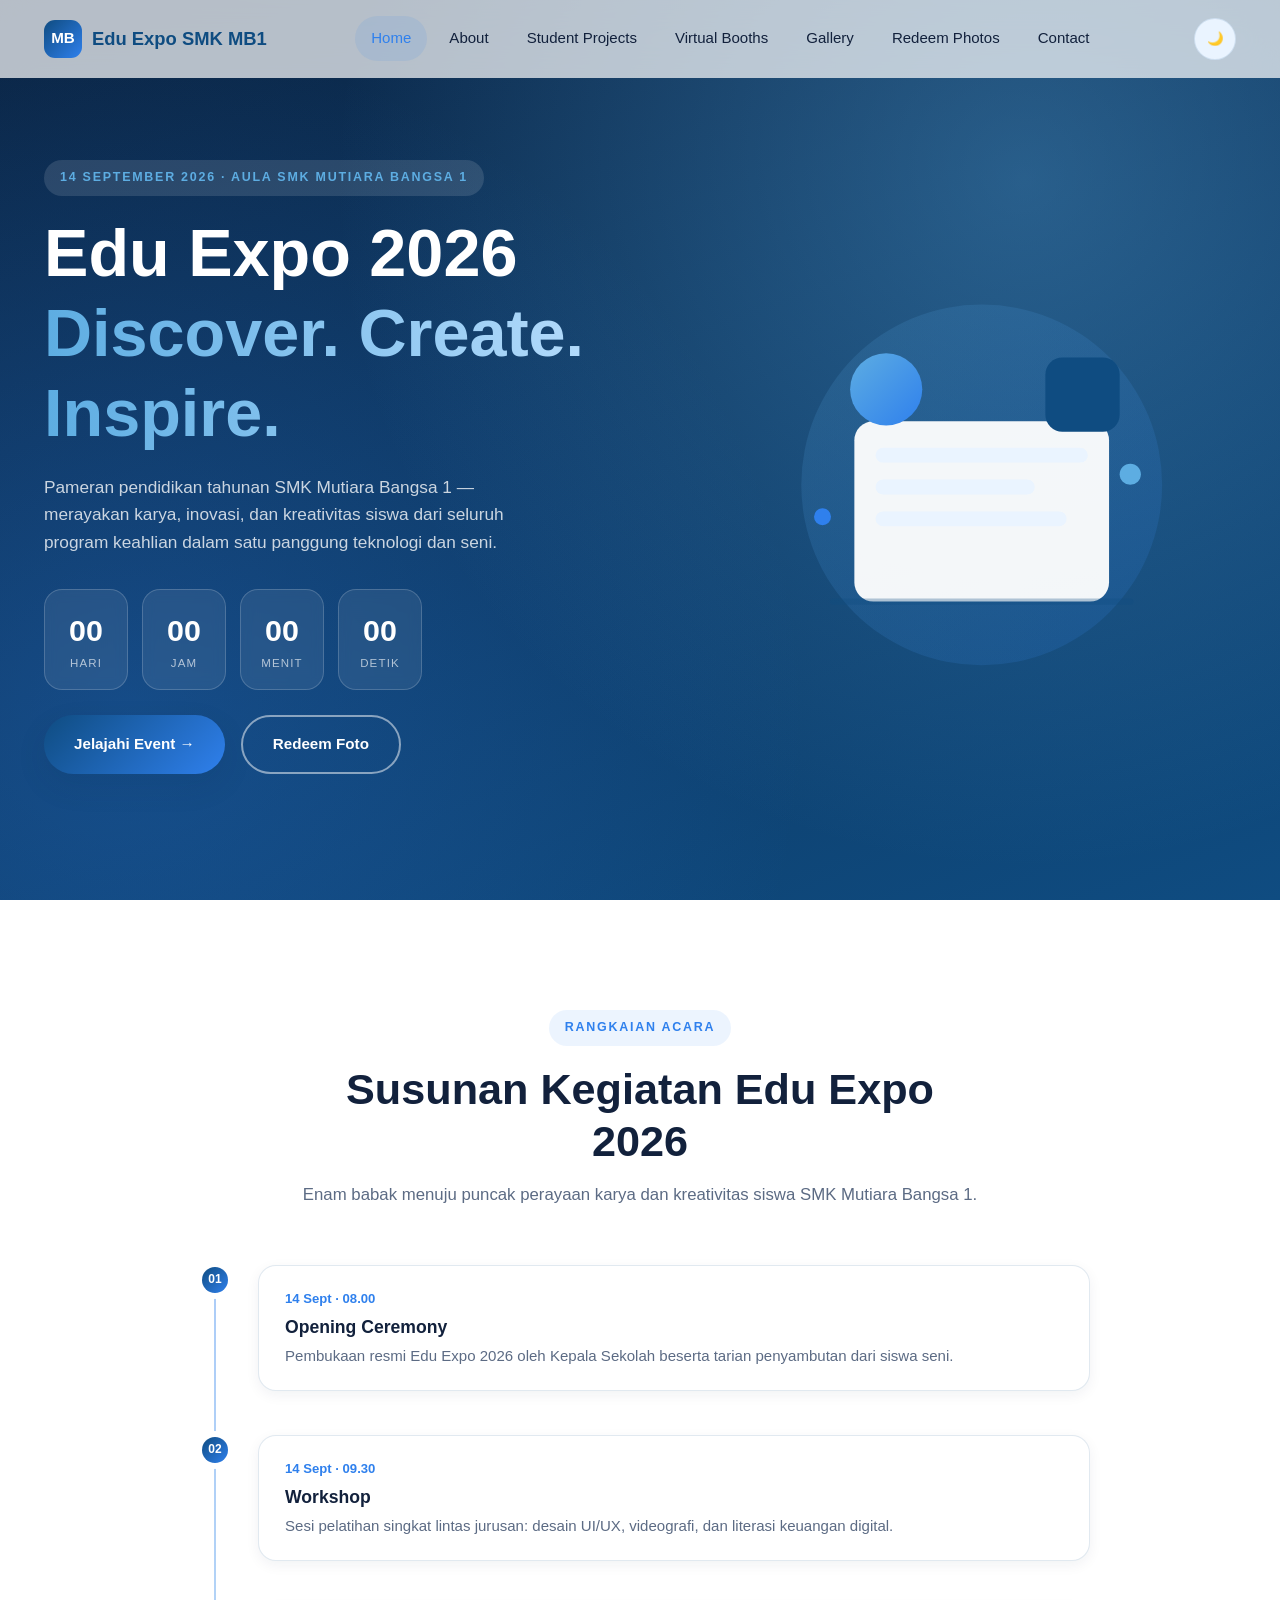
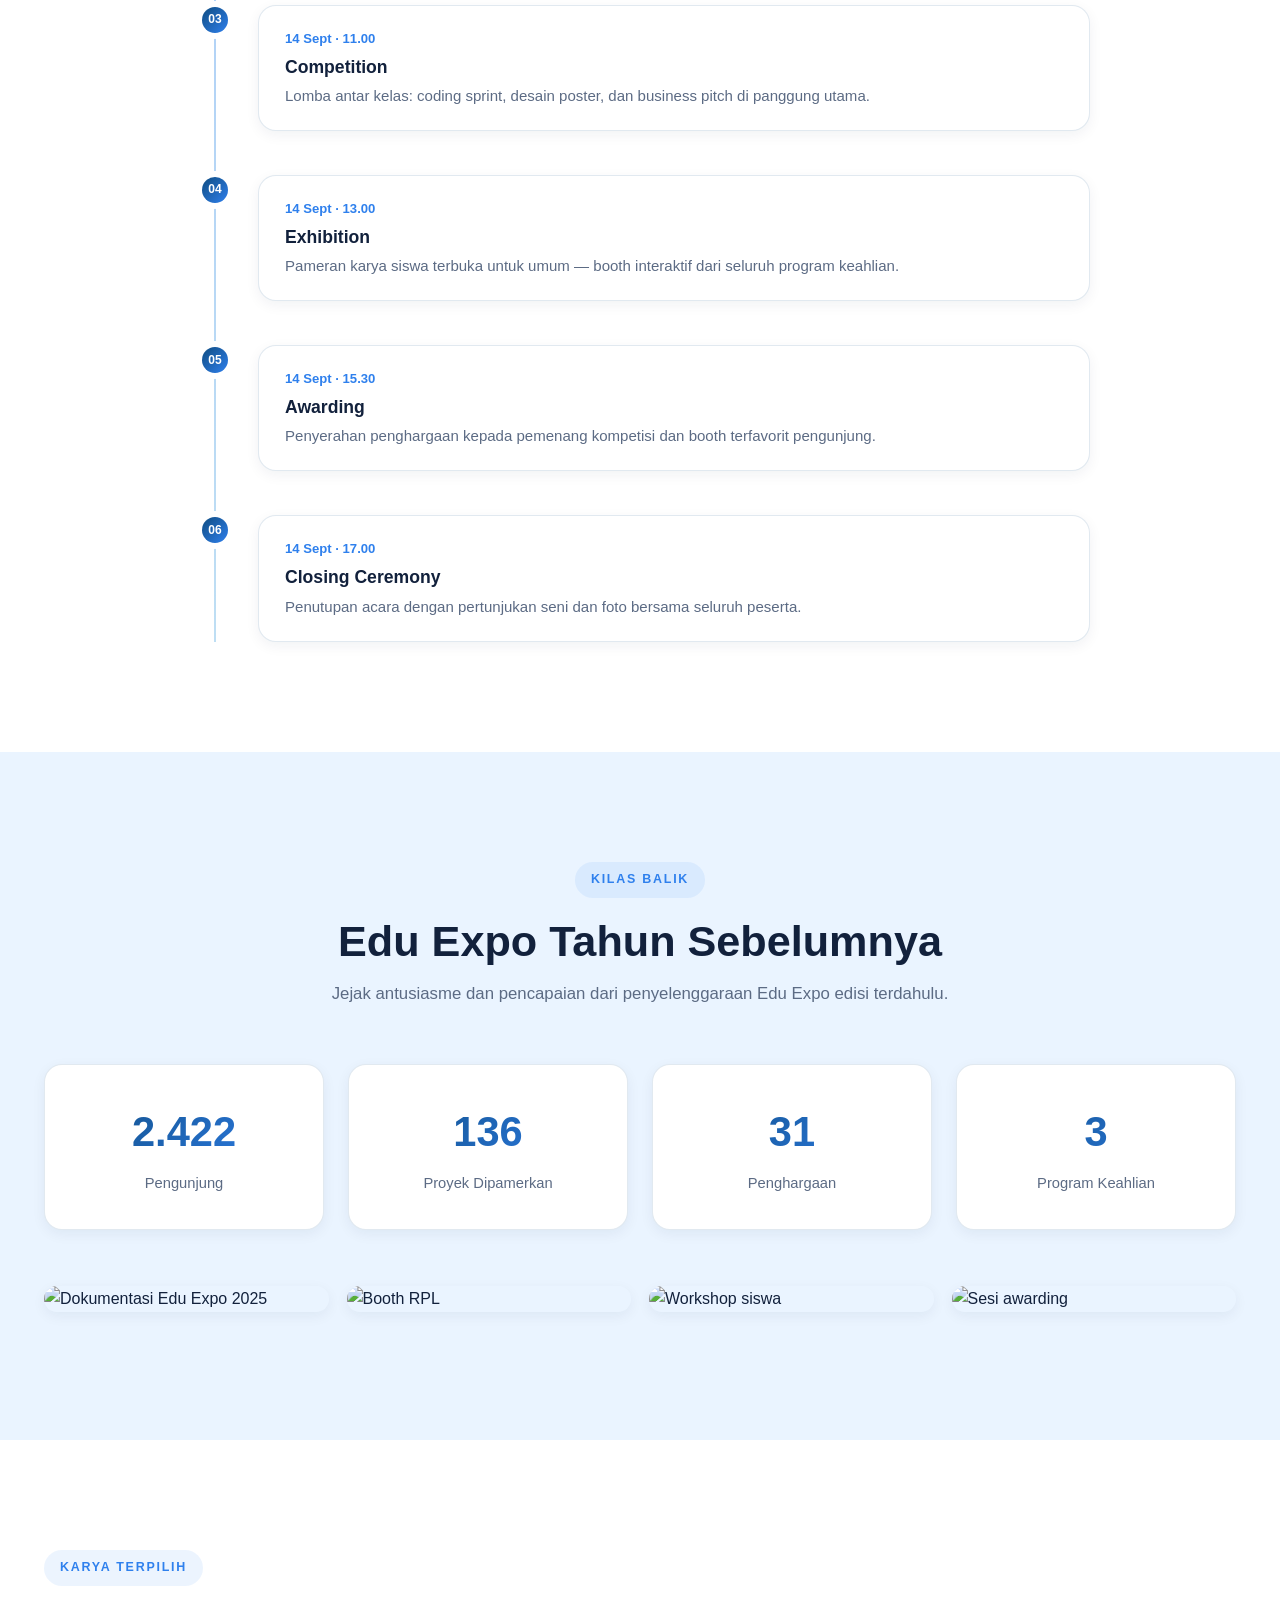
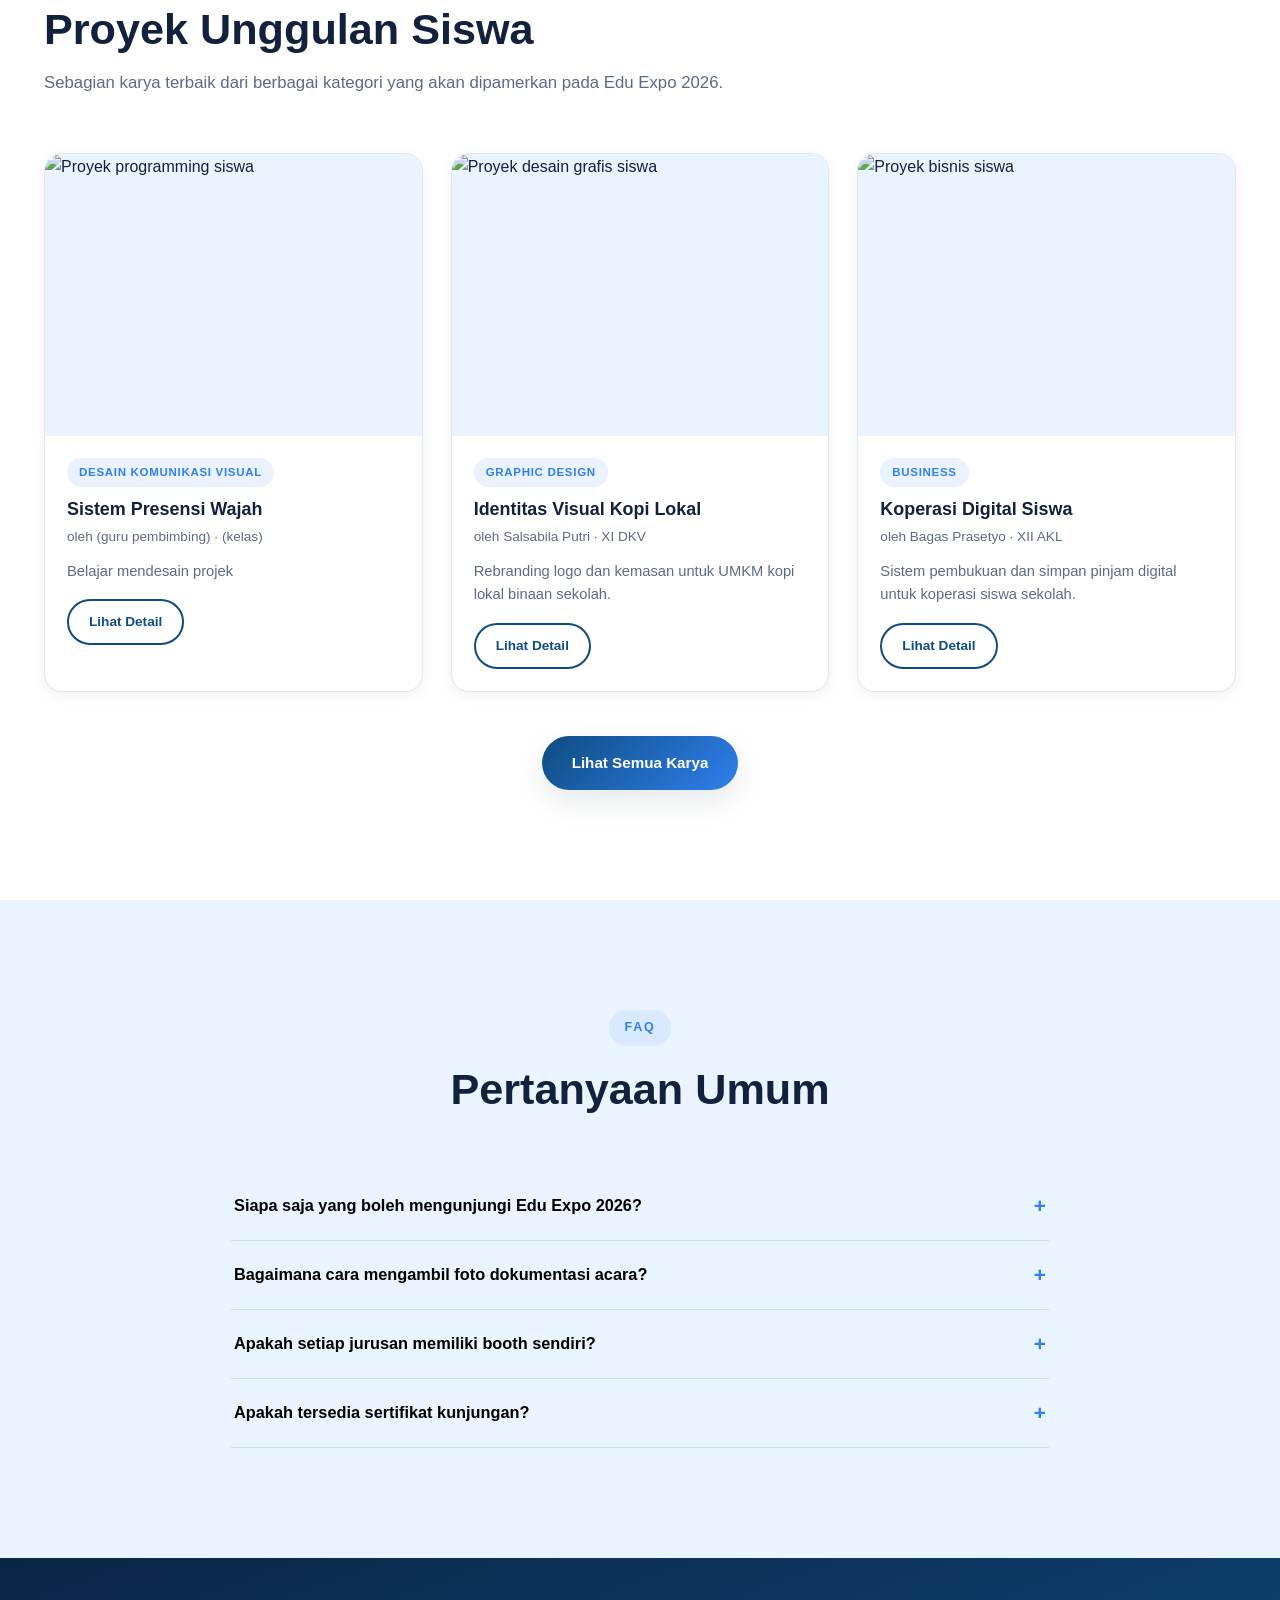
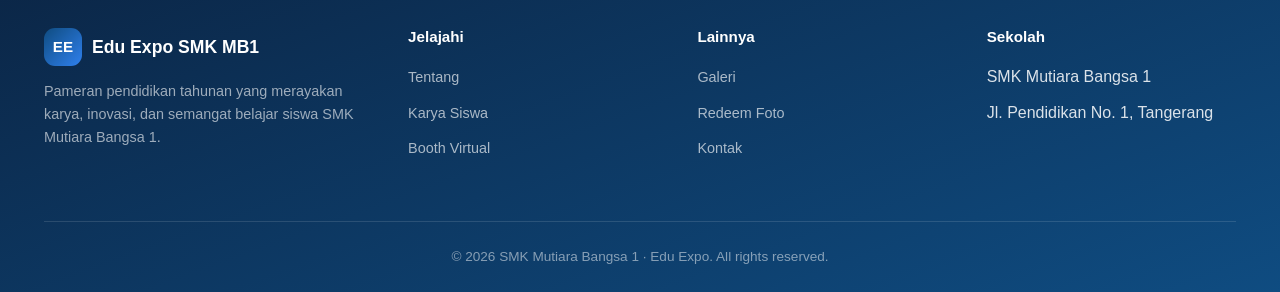
==== commit cdbb13bd: "git commit -m "penyesuaian visual android"" ====
--- a/index.html
+++ b/index.html
@@ -23,7 +23,7 @@
 <!-- ===== NAVBAR ===== -->
 <header class="navbar">
   <div class="nav-inner">
-    <a href="index.html" class="brand"><span class="brand-mark">EE</span>Edu Expo SMK MB1</a>
+    <a href="index.html" class="brand"><span class="brand-mark">MB</span>Edu Expo SMK MB1</a>
     <nav class="nav-links" id="nav-links">
       <a href="index.html" class="active">Home</a>
       <a href="pages/about.html">About</a>
@@ -157,10 +157,10 @@
       <div class="card reveal">
         <div class="card-media"><img src="https://placehold.co/400x300/0F4C81/EAF4FF?text=Programming" alt="Proyek programming siswa" loading="lazy"></div>
         <div class="card-body">
-          <span class="card-tag">Programming</span>
+          <span class="card-tag">Desain Komunikasi Visual</span>
           <h3>Sistem Presensi Wajah</h3>
-          <div class="card-meta">oleh Ahmad Rizki · XII RPL</div>
-          <p>Aplikasi presensi berbasis pengenalan wajah untuk efisiensi absensi sekolah.</p>
+          <div class="card-meta">oleh (guru pembimbing) · (kelas)</div>
+          <p>Belajar mendesain projek</p>
           <a href="pages/projects.html" class="btn btn-outline btn-sm">Lihat Detail</a>
         </div>
       </div>
--- a/style.css
+++ b/style.css
@@ -424,4 +424,48 @@
 /* ---------- 26. REDUCED MOTION ---------- */
 @media (prefers-reduced-motion: reduce){
   *{ animation-duration:0.01ms !important; transition-duration:0.01ms !important; scroll-behavior:auto !important; }
+}
+
+/* ---------- TAMBAHAN OPTIMASI KHUSUS HP ---------- */
+@media (max-width: 640px) {
+  /* Agar teks judul utama di HP tidak terlalu raksasa */
+  .hero h1 {
+    font-size: 2.2rem !important;
+    line-height: 1.2;
+  }
+  
+  /* Supaya kotak countdown waktu tidak bertabrakan di layar kecil */
+  .countdown {
+    gap: 8px !important;
+    justify-content: center;
+  }
+  .countdown-box {
+    min-width: 65px !important;
+    padding: 8px !important;
+  }
+  .countdown-box .num {
+    font-size: 1.5rem !important;
+  }
+
+  /* Mencegah gambar dokumentasi/masonry keluar dari layar HP */
+  .masonry {
+    column-count: 1 !important; /* Di HP jadikan 1 kolom saja biar memanjang ke bawah rapi */
+    gap: 16px;
+  }
+  
+  /* Memberikan jarak aman di kanan kiri konten agar tidak mentok layar HP */
+  .container {
+    padding: 0 20px !important;
+  }
+
+  /* Menyesuaikan ukuran tombol di HP agar pas dijempol */
+  .hero-actions {
+    flex-direction: column;
+    gap: 12px;
+    width: 100%;
+  }
+  .hero-actions .btn {
+    width: 100%;
+    text-align: center;
+  }
 }
